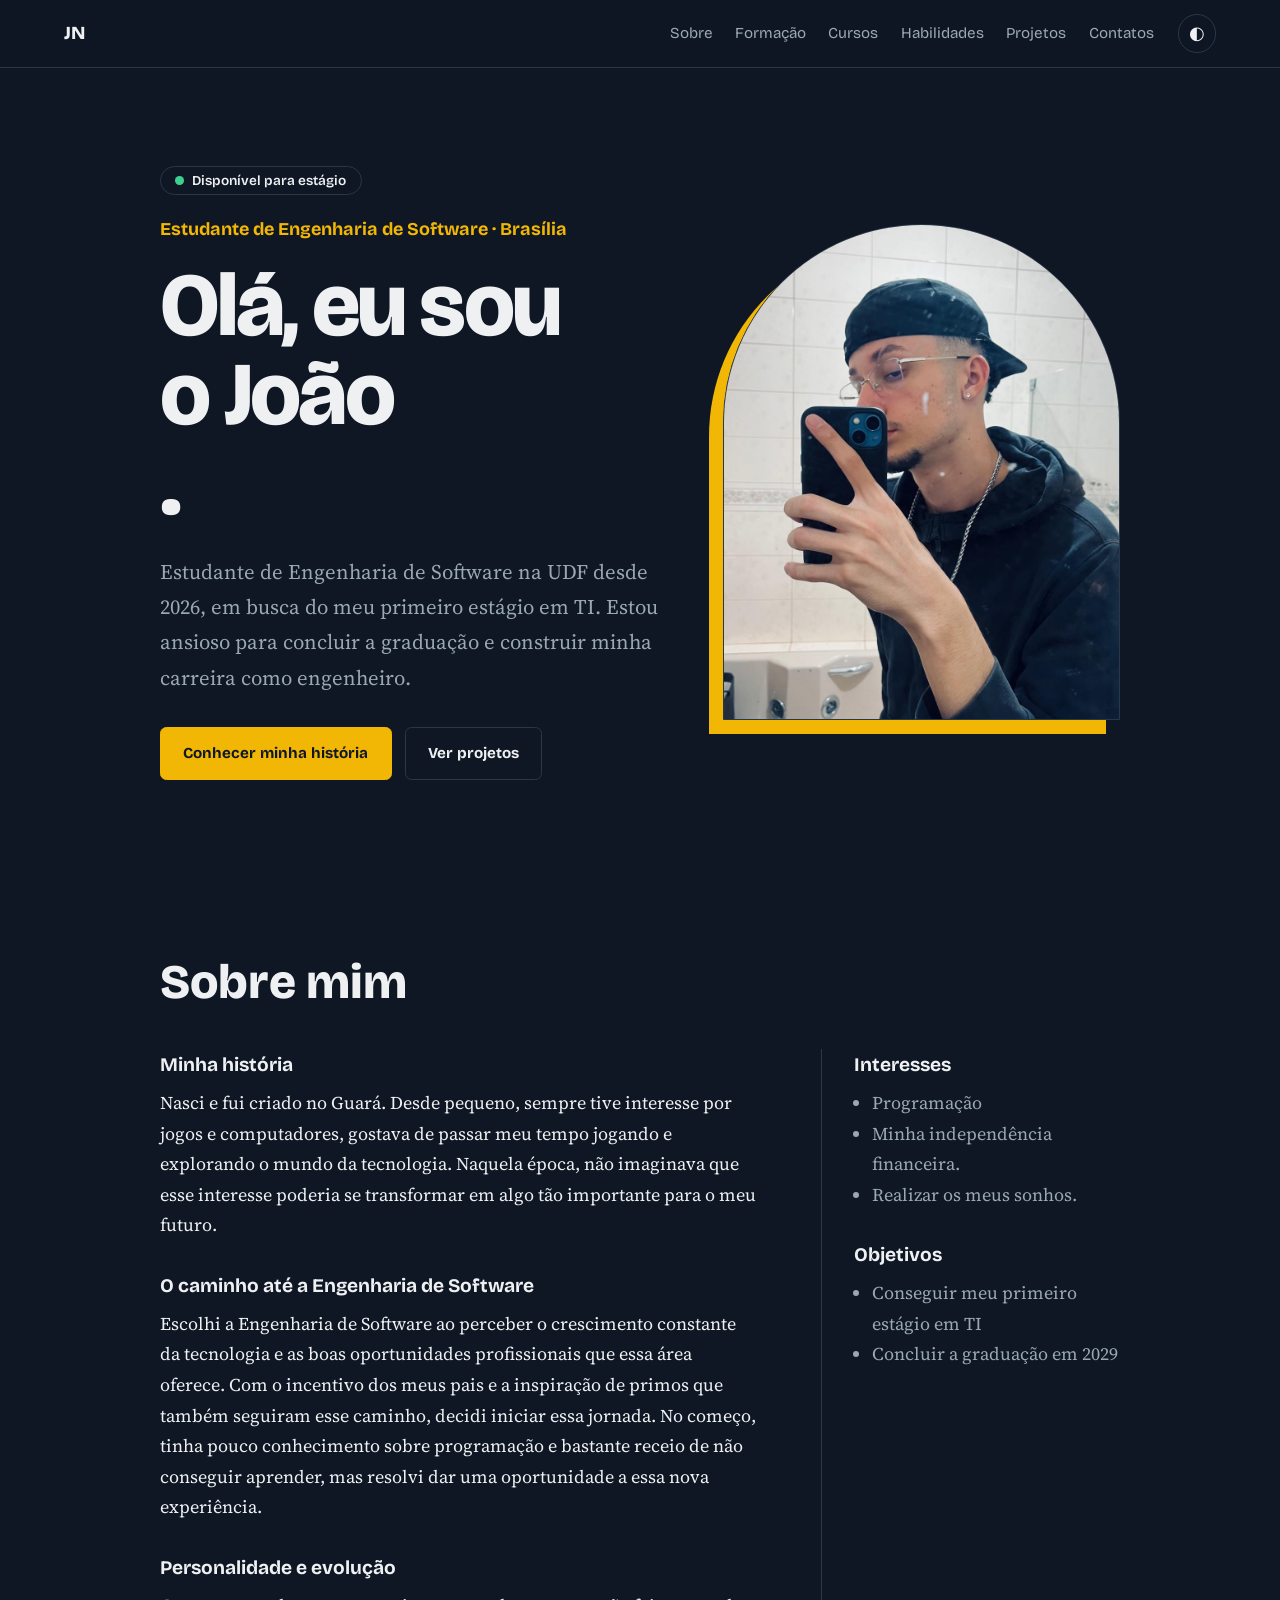
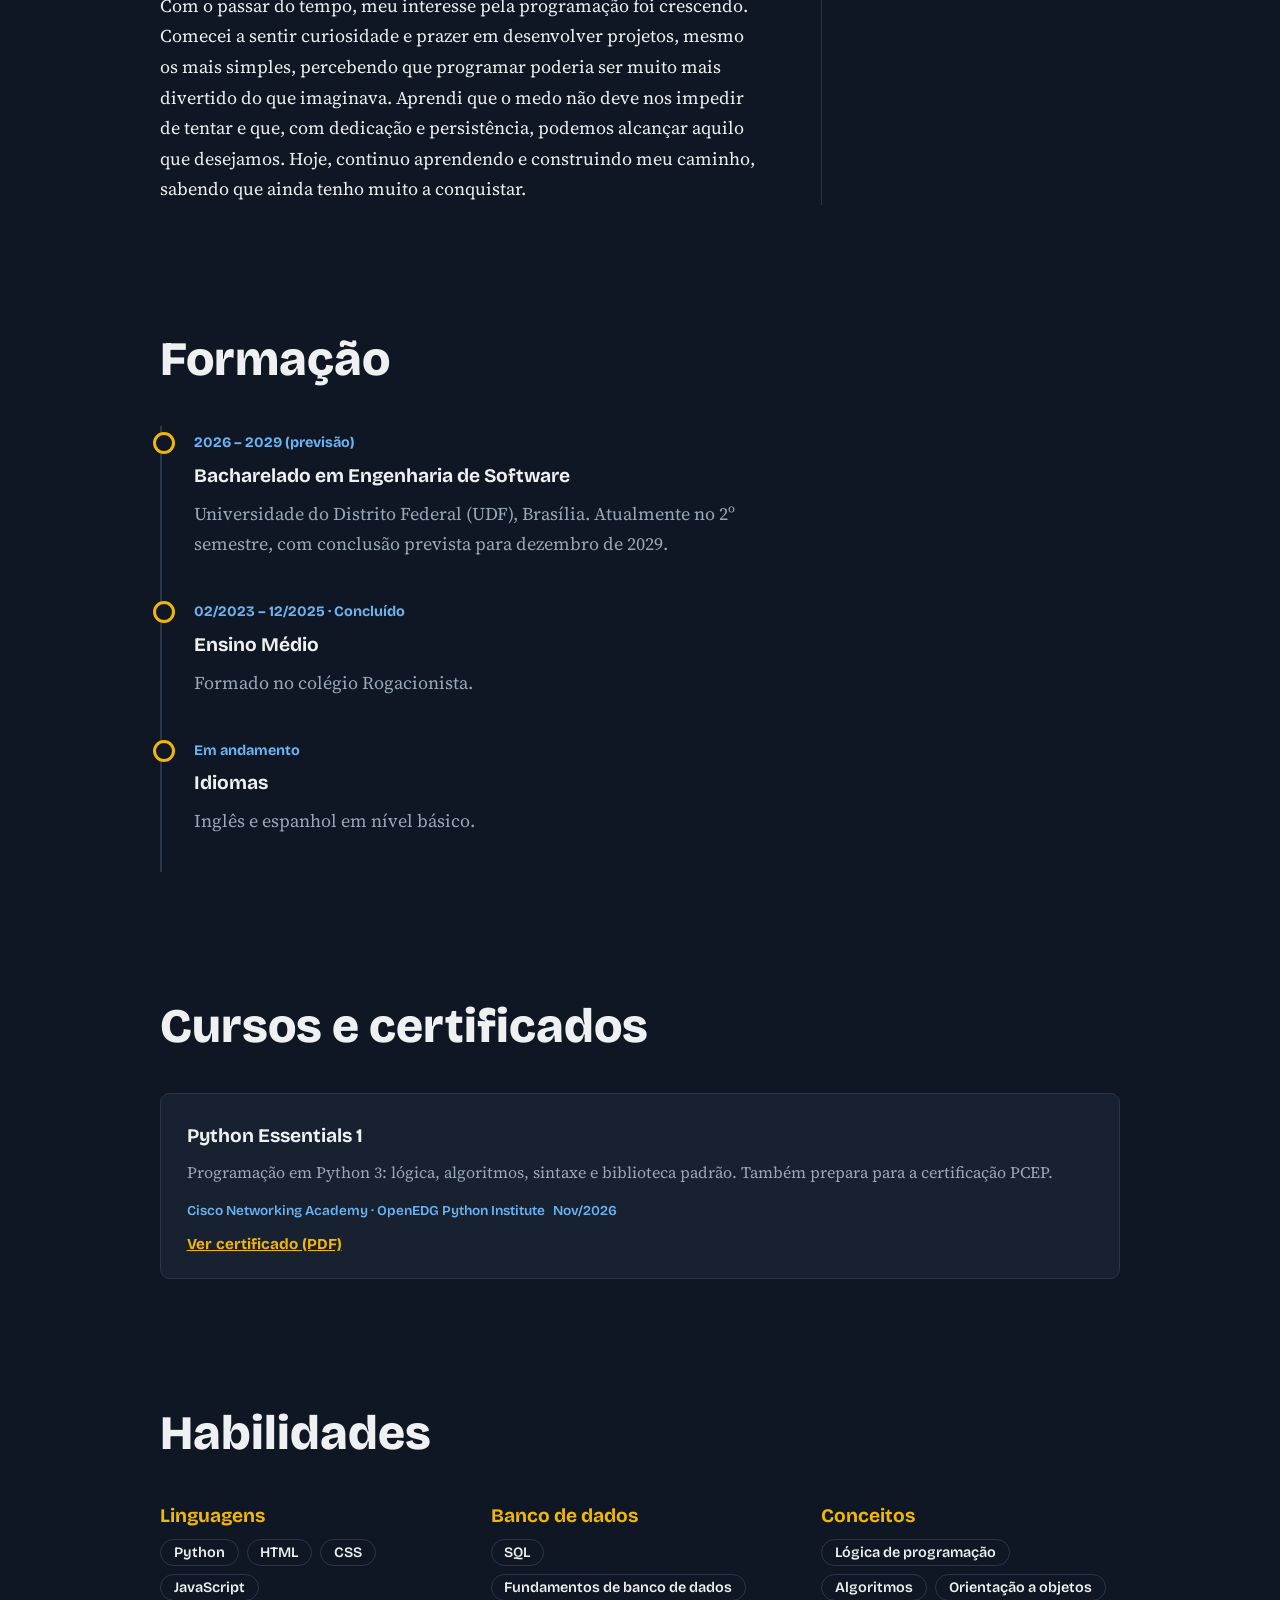
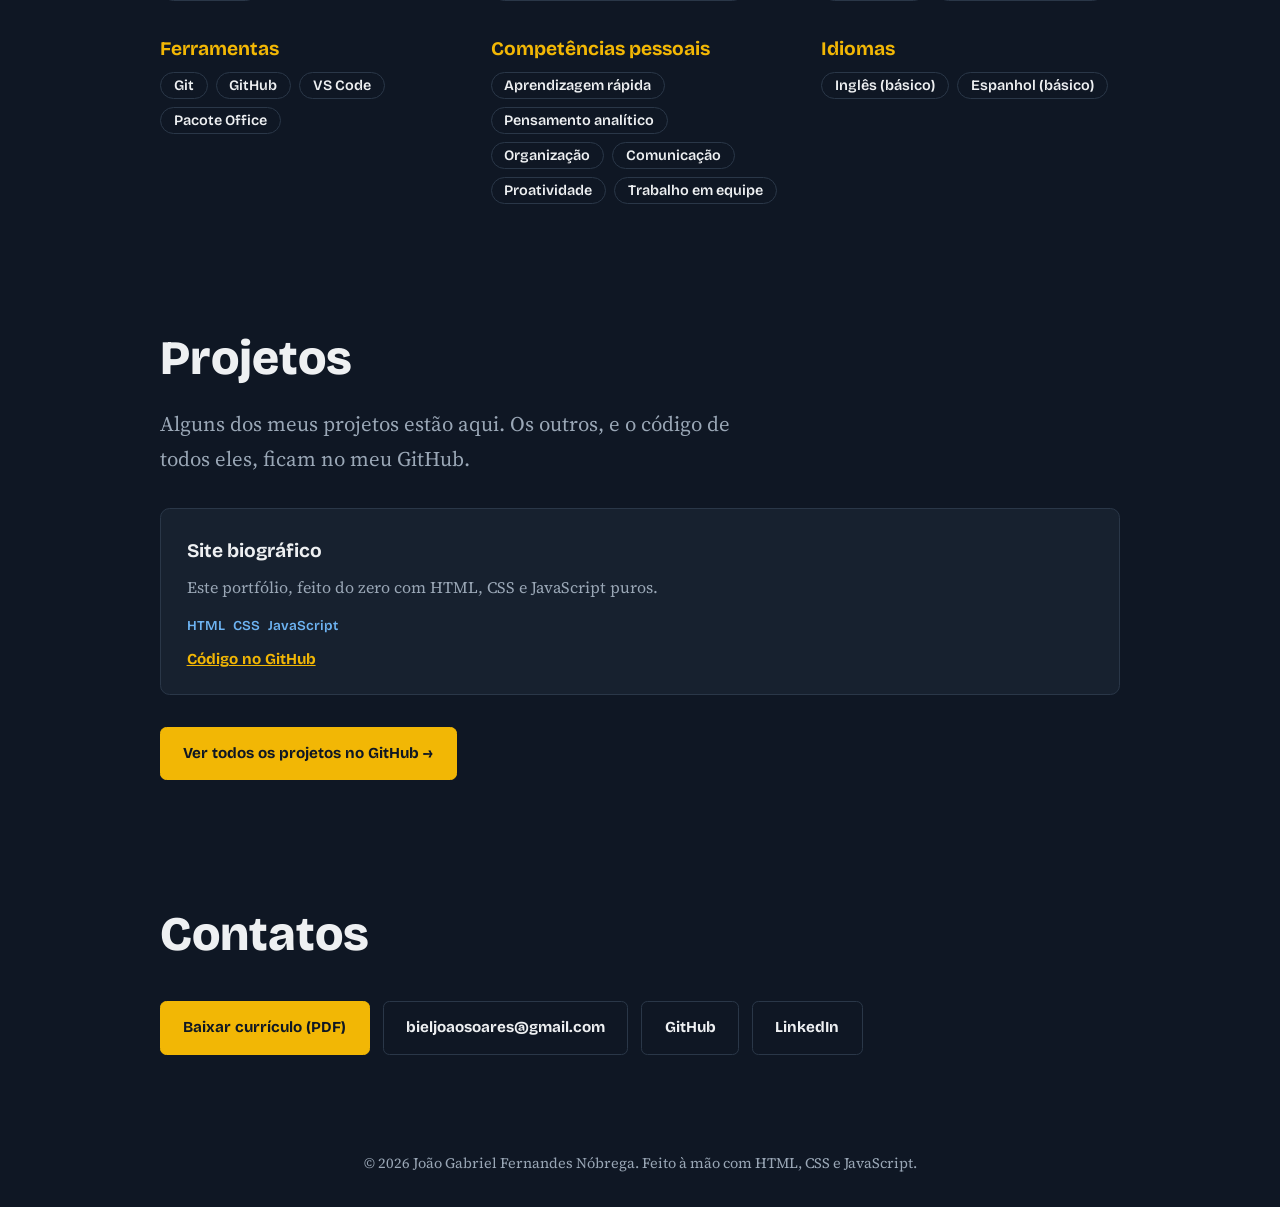
==== index.html @ 759051a7 "Atualização do site biográfico" ====
<!DOCTYPE html>
<html lang="pt-BR">
<head>
  <meta charset="UTF-8">
  <meta name="viewport" content="width=device-width, initial-scale=1">
  <title>João Gabriel Fernandes Nóbrega | Estudante de Engenharia de Software</title>
  <meta name="description" content="Biografia e portfólio de João Gabriel Fernandes Nóbrega, estudante de Engenharia de Software em Brasília.">
  <link rel="icon" href="data:image/svg+xml,<svg xmlns='http://www.w3.org/2000/svg' viewBox='0 0 100 100'><rect width='100' height='100' rx='20' fill='%230f1724'/><text x='50' y='66' font-size='48' font-weight='800' text-anchor='middle' fill='%23f2b705' font-family='sans-serif'>JN</text></svg>">
  <meta property="og:type" content="website">
  <meta property="og:title" content="João Gabriel Fernandes Nóbrega | Engenharia de Software">
  <meta property="og:description" content="Estudante de Engenharia de Software em busca de estágio. Biografia e projetos.">
  <meta property="og:image" content="https://jgabrielipx.github.io/site-biografico/img/biografia.jpg">
  <link rel="preconnect" href="https://fonts.googleapis.com">
  <link rel="preconnect" href="https://fonts.gstatic.com" crossorigin>
  <link href="https://fonts.googleapis.com/css2?family=Bricolage+Grotesque:opsz,wght@12..96,400;12..96,700;12..96,800&family=Source+Serif+4:ital,wght@0,400;0,600;1,400&display=swap" rel="stylesheet">
  <link rel="stylesheet" href="css/style.css">
  <script>document.documentElement.dataset.theme = localStorage.getItem('tema') || 'dark';</script>
</head>
<body>
  <header class="topo">
    <a class="logo" href="#inicio">JN</a>
    <nav aria-label="Principal">
      <a href="#sobre">Sobre</a>
      <a href="#formacao">Formação</a>
      <a href="#cursos">Cursos</a>
      <a href="#habilidades">Habilidades</a>
      <a href="#projetos">Projetos</a>
      <a href="#contatos">Contatos</a>
    </nav>
    <button id="menu" class="menu" aria-label="Abrir menu" aria-expanded="false">☰</button>
    <button id="tema" class="tema" aria-label="Alternar entre modo escuro e claro">◐</button>
  </header>

  <main>
    <!-- HOME -->
    <section id="inicio" class="hero">
      <div class="hero-texto">
        <p class="selo"><span></span> Disponível para estágio</p>
        <p class="kicker">Estudante de Engenharia de Software · Brasília</p>
        <h1>Olá, eu sou <span>o João</span>.</h1>
        <p class="lead">Estudante de Engenharia de Software na UDF desde 2026, em busca do meu primeiro estágio em TI. Estou ansioso para concluir a graduação e construir minha carreira como engenheiro.</p>
        <div class="botoes">
          <a class="btn primario" href="#sobre">Conhecer minha história</a>
          <a class="btn" href="#projetos">Ver projetos</a>
        </div>
      </div>
      <figure class="arco">
        <img src="img/biografia.jpg" alt="Foto de João Gabriel Fernandes Nóbrega" onerror="this.remove()">
        <span class="arco-iniciais" aria-hidden="true"></span>
      </figure>
    </section>

    <!-- SOBRE-->
    <section id="sobre">
      <h2>Sobre mim</h2>
      <div class="bio">
        <h3>Minha história</h3>
        <p>Nasci e fui criado no Guará. Desde pequeno, sempre tive interesse por jogos e computadores, gostava de passar meu tempo jogando e explorando o mundo da tecnologia. Naquela época, não imaginava que esse interesse poderia se transformar em algo tão importante para o meu futuro.</p>
        <h3>O caminho até a Engenharia de Software</h3>
        <p>Escolhi a Engenharia de Software ao perceber o crescimento constante da tecnologia e as boas oportunidades profissionais que essa área oferece. Com o incentivo dos meus pais e a inspiração de primos que também seguiram esse caminho, decidi iniciar essa jornada.
No começo, tinha pouco conhecimento sobre programação e bastante receio de não conseguir aprender, mas resolvi dar uma oportunidade a essa nova experiência.</p>
        <h3>Personalidade e evolução</h3>
        <p>Com o passar do tempo, meu interesse pela programação foi crescendo. Comecei a sentir curiosidade e prazer em desenvolver projetos, mesmo os mais simples, percebendo que programar poderia ser muito mais divertido do que imaginava.
Aprendi que o medo não deve nos impedir de tentar e que, com dedicação e persistência, podemos alcançar aquilo que desejamos. Hoje, continuo aprendendo e construindo meu caminho, sabendo que ainda tenho muito a conquistar.</p>
      </div>
      <div class="lateral">
        <h3>Interesses</h3>
        <ul><li>Programação</li><li>Minha independência financeira.</li><li>Realizar os meus sonhos.</li></ul>
        <h3>Objetivos</h3>
        <ul><li>Conseguir meu primeiro estágio em TI</li><li>Concluir a graduação em 2029</li></ul>
      </div>
    </section>

    <!-- FORMAÇÃO -->
    <section id="formacao">
      <h2>Formação</h2>
      <ol class="linha-tempo">
        <li>
          <time>2026 – 2029 (previsão)</time>
          <h3>Bacharelado em Engenharia de Software</h3>
          <p>Universidade do Distrito Federal (UDF), Brasília. Atualmente no 2º semestre, com conclusão prevista para dezembro de 2029.</p>
        </li>
        <li>
          <time>02/2023 – 12/2025 · Concluído</time>
          <h3>Ensino Médio</h3>
          <p>Formado no colégio Rogacionista.</p>
        </li>
        <li>
          <time>Em andamento</time>
          <h3>Idiomas</h3>
          <p>Inglês e espanhol em nível básico.</p>
        </li>
      </ol>
    </section>

    <!-- CURSOS E CERTIFICADOS: montados por js/data.js -->
    <section id="cursos">
      <h2>Cursos e certificados</h2>
      <div id="lista-cursos" class="projetos"></div>
    </section>

    <!-- HABILIDADES e PROJETOS -->
    <section id="habilidades">
      <h2>Habilidades</h2>
      <div id="lista-habilidades" class="grupos"></div>
    </section>

    <section id="projetos">
      <h2>Projetos</h2>
      <p class="lead intro-projetos">Alguns dos meus projetos estão aqui. Os outros, e o código de todos eles, ficam no meu GitHub.</p>
      <div id="lista-projetos" class="projetos"></div>
      <div class="botoes">
        <a class="btn primario" href="https://github.com/jgabrielipx?tab=repositories" target="_blank" rel="noopener">Ver todos os projetos no GitHub →</a>
      </div>
    </section>

    <section id="contatos">
      <h2>Contatos</h2>
      <div class="botoes">
        <a class="btn primario" href="docs/Curriculo.pdf" download>Baixar currículo (PDF)</a>
        <a class="btn" href="mailto:bieljoaosoares@gmail.com">bieljoaosoares@gmail.com</a>
        <a class="btn" href="https://github.com/jgabrielipx" target="_blank" rel="noopener">GitHub</a>
        <a class="btn" href="https://www.linkedin.com/in/jo%C3%A3o-gabriel-fernandes-n%C3%B3brega-6a3601283/" target="_blank" rel="noopener">LinkedIn</a>
      </div>
    </section>
  </main>
  <footer class="rodape">© <span id="ano"></span> João Gabriel Fernandes Nóbrega. Feito à mão com HTML, CSS e JavaScript.</footer>

  <script src="js/data.js"></script>
  <script src="js/main.js"></script>
</body>
</html>
---- css/style.css ----
:root{
  --bg:#0f1724; --surface:#17212f; --line:#2a3748;
  --text:#eef0f2; --muted:#9aa7b6;
  --accent:#f2b705; --on-accent:#0f1724; --sky:#6db3f2;
  --display:'Bricolage Grotesque',system-ui,sans-serif;
  --body:'Source Serif 4',Georgia,serif;
}
[data-theme="light"]{
  --bg:#eef1f4; --surface:#ffffff; --line:#d3d9e1;
  --text:#121a26; --muted:#55637a;
  --accent:#a87400; --on-accent:#ffffff; --sky:#1f6fb5;
}
*{box-sizing:border-box;margin:0}
html{scroll-behavior:smooth;scroll-padding-top:5rem}
body{background:var(--bg);color:var(--text);font:1.125rem/1.7 var(--body);transition:background .3s,color .3s}
a{color:inherit}
:focus-visible{outline:3px solid var(--sky);outline-offset:3px}
h1,h2,h3,.logo,nav,.btn,.kicker,time{font-family:var(--display)}

/* ---------- Topo ---------- */
.topo{position:sticky;top:0;z-index:10;display:flex;align-items:center;gap:1.5rem;padding:.9rem clamp(1rem,5vw,4rem);background:color-mix(in srgb,var(--bg) 88%,transparent);backdrop-filter:blur(10px);border-bottom:1px solid var(--line)}
.logo{font-weight:800;text-decoration:none;font-size:1.15rem;margin-right:auto}
nav{display:flex;gap:1.4rem;font-size:.95rem}
nav a{text-decoration:none;color:var(--muted);transition:color .2s}
nav a:hover{color:var(--accent)}
.tema{background:none;border:1px solid var(--line);color:var(--text);width:2.4rem;height:2.4rem;border-radius:50%;font-size:1.1rem;cursor:pointer;transition:border-color .2s,transform .3s}
.tema:hover{border-color:var(--accent);transform:rotate(180deg)}
.menu{display:none;background:none;border:1px solid var(--line);color:var(--text);width:2.4rem;height:2.4rem;border-radius:50%;font-size:1.1rem;cursor:pointer}
@media(max-width:720px){
  .menu{display:block}
  nav{display:none;position:absolute;top:100%;left:0;right:0;flex-direction:column;gap:0;background:var(--bg);border-bottom:1px solid var(--line);padding:.5rem clamp(1rem,5vw,4rem)}
  nav.aberto{display:flex}
  nav a{padding:.8rem 0;font-size:1.05rem}
}

/* ---------- Seções ---------- */
section{max-width:68rem;margin:0 auto;padding:6rem clamp(1rem,5vw,4rem) 2rem}
h2{font-size:clamp(2rem,5vw,3rem);font-weight:800;line-height:1.1;margin-bottom:2.5rem}
h3{font-size:1.2rem;font-weight:700;margin:1.8rem 0 .4rem}
.lead{font-size:1.3rem;max-width:36rem;color:var(--muted)}

/* ---------- Hero ---------- */
.hero{display:grid;grid-template-columns:1.3fr 1fr;gap:3rem;align-items:center;min-height:88vh;padding-top:3rem}
.kicker{color:var(--accent);font-weight:700;margin-bottom:1rem}
h1{font-size:clamp(2.8rem,7.5vw,5.6rem);font-weight:800;line-height:1;letter-spacing:-.03em;margin-bottom:1.5rem}
h1 span{display:block}
.botoes{display:flex;flex-wrap:wrap;gap:.8rem;margin-top:2rem}
.btn{display:inline-block;padding:.8rem 1.4rem;border:1px solid var(--line);border-radius:.4rem;text-decoration:none;font-weight:700;font-size:.95rem;transition:border-color .2s,background .2s,transform .2s}
.btn:hover{border-color:var(--accent);transform:translateY(-2px)}
.btn.primario{background:var(--accent);color:var(--on-accent);border-color:var(--accent)}
.btn.primario:hover{filter:brightness(1.08)}

.arco{position:relative;aspect-ratio:4/5;border-radius:999px 999px 0 0;overflow:hidden;background:var(--surface);border:1px solid var(--line);box-shadow:-14px 14px 0 var(--accent)}
.arco img{position:absolute;inset:0;width:100%;height:100%;object-fit:cover}
.arco-iniciais{position:absolute;inset:0;display:grid;place-items:center;font:800 5rem var(--display);color:var(--line)}
@media(max-width:820px){.hero{grid-template-columns:1fr;min-height:auto}.arco{max-width:18rem;order:-1;box-shadow:-10px 10px 0 var(--accent)}}

/* Única animação automática: a entrada do hero */
.hero-texto,.arco{animation:entrar .8s cubic-bezier(.2,.7,.2,1) both}
.arco{animation-delay:.15s}
@keyframes entrar{from{opacity:0;transform:translateY(24px)}}

/* ---------- Sobre ---------- */
#sobre{display:grid;grid-template-columns:2fr 1fr;gap:0 4rem}
#sobre h2{grid-column:1/-1}
.bio h3:first-child,.lateral h3:first-child{margin-top:0}
.bio p{max-width:40rem}
.lateral{border-left:1px solid var(--line);padding-left:2rem}
.lateral ul{padding-left:1.1rem;color:var(--muted)}
@media(max-width:820px){#sobre{grid-template-columns:1fr}.lateral{border:0;padding:0;margin-top:2rem}}

/* ---------- Formação (linha do tempo: é uma sequência real) ---------- */
.linha-tempo{list-style:none;padding:0;border-left:2px solid var(--line)}
.linha-tempo li{position:relative;padding:0 0 2.2rem 2rem}
.linha-tempo li::before{content:"";position:absolute;left:-.55rem;top:.4rem;width:1rem;height:1rem;border-radius:50%;background:var(--bg);border:3px solid var(--accent)}
.linha-tempo time{color:var(--sky);font-weight:700;font-size:.9rem}
.linha-tempo h3{margin-top:.2rem}
.linha-tempo p{max-width:38rem;color:var(--muted)}

/* ---------- Habilidades ---------- */
.grupos{display:grid;grid-template-columns:repeat(auto-fit,minmax(15rem,1fr));gap:2rem}
.grupos h3{margin-top:0;color:var(--accent)}
.grupos ul{list-style:none;padding:0;display:flex;flex-wrap:wrap;gap:.5rem}
.grupos li{padding:.25rem .8rem;border:1px solid var(--line);border-radius:2rem;font:600 .9rem var(--display)}

/* ---------- Projetos ---------- */
.intro-projetos{margin:-1.2rem 0 2rem}
.projetos{display:grid;grid-template-columns:repeat(auto-fit,minmax(18rem,1fr));gap:1.5rem}
.projeto{background:var(--surface);border:1px solid var(--line);border-radius:.6rem;padding:1.6rem;display:flex;flex-direction:column;transition:border-color .2s,transform .2s}
.projeto:hover{border-color:var(--accent);transform:translateY(-4px)}
.projeto h3{margin-top:0}
.projeto p{color:var(--muted);font-size:1rem;flex:1}
.projeto .tags{display:flex;flex-wrap:wrap;gap:.5rem;margin:1rem 0;font:600 .85rem var(--display);color:var(--sky)}
.projeto a{font:700 .95rem var(--display);color:var(--accent)}

/* ---------- Rodapé ---------- */
.rodape{text-align:center;color:var(--muted);font-size:.9rem;padding:4rem 1rem 2rem}

@media(prefers-reduced-motion:reduce){*,*::before,*::after{animation:none!important;transition:none!important;scroll-behavior:auto!important}}

.links{display:flex;flex-wrap:wrap;gap:1.2rem}
.selo{display:inline-flex;align-items:center;gap:.5rem;padding:.3rem .9rem;border:1px solid var(--line);border-radius:2rem;font:600 .85rem var(--display);margin-bottom:1.2rem}
.selo span{width:.55rem;height:.55rem;border-radius:50%;background:#3ecf8e}
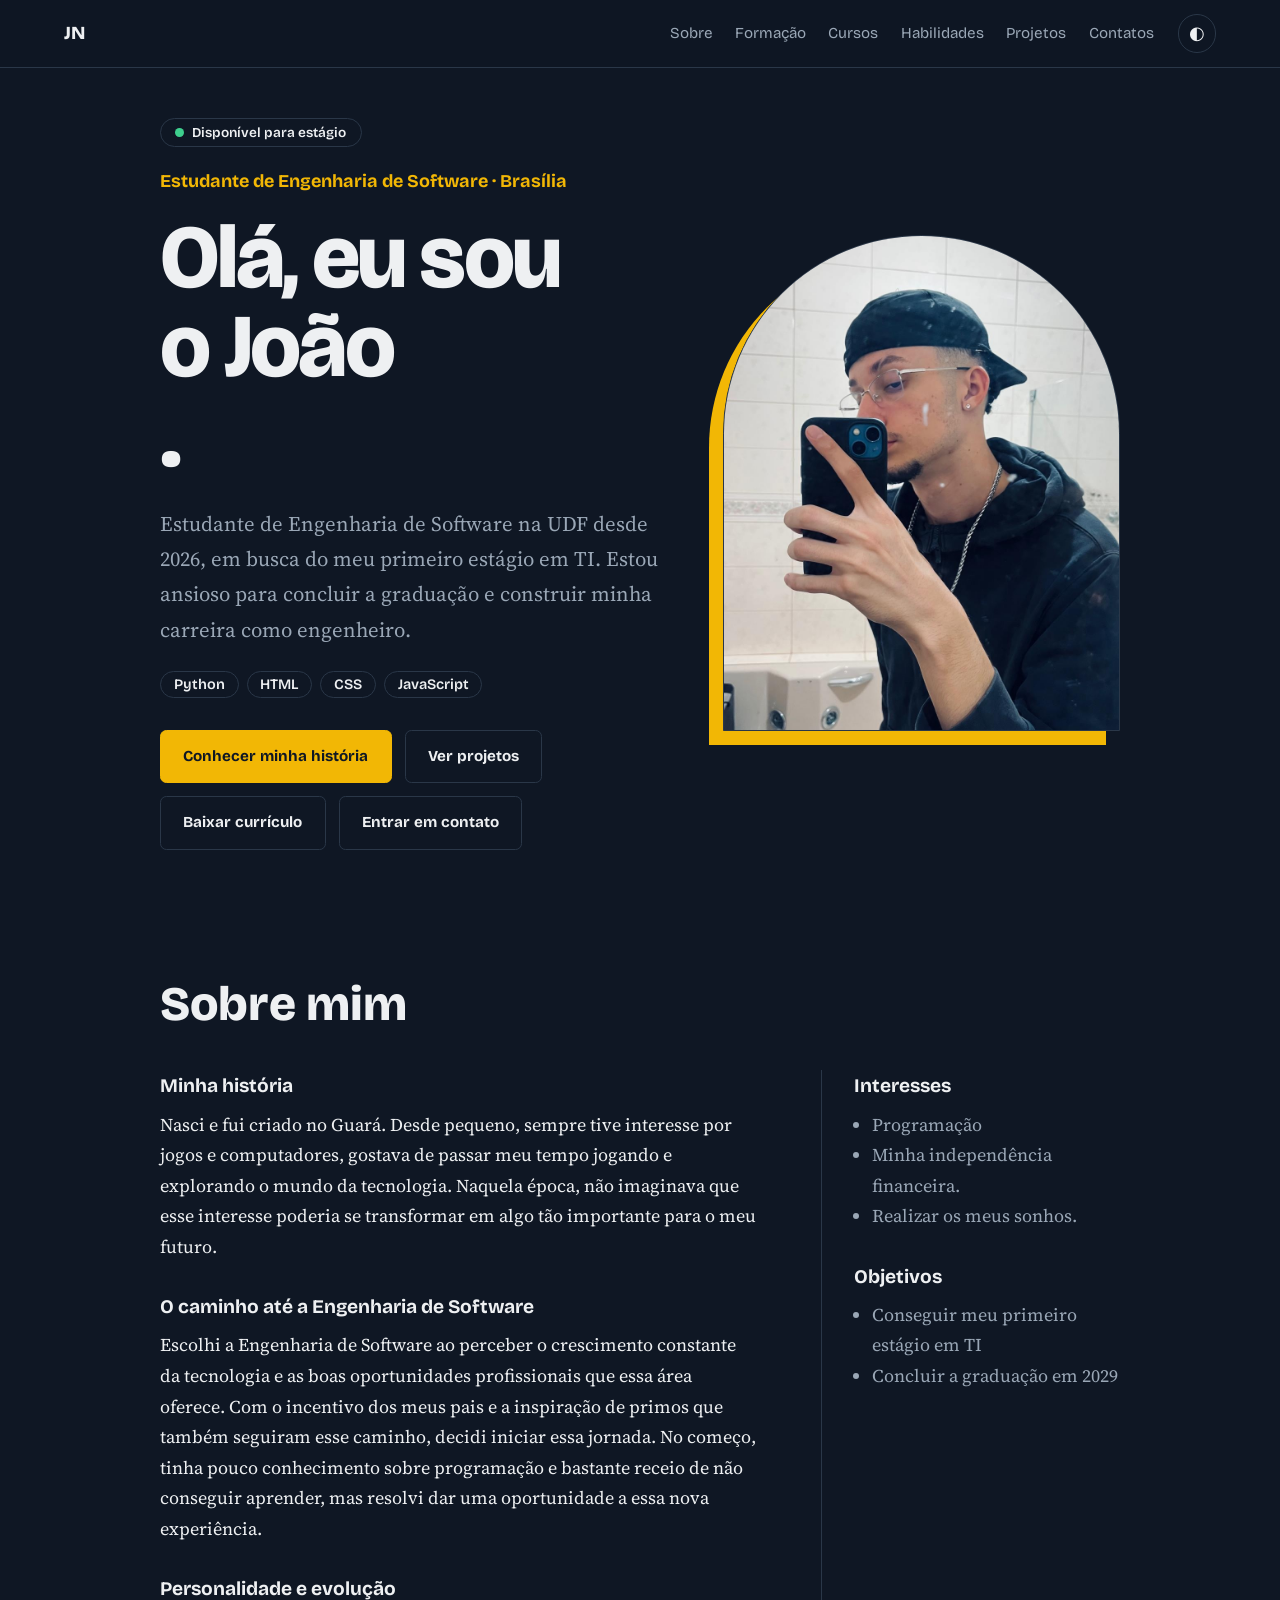
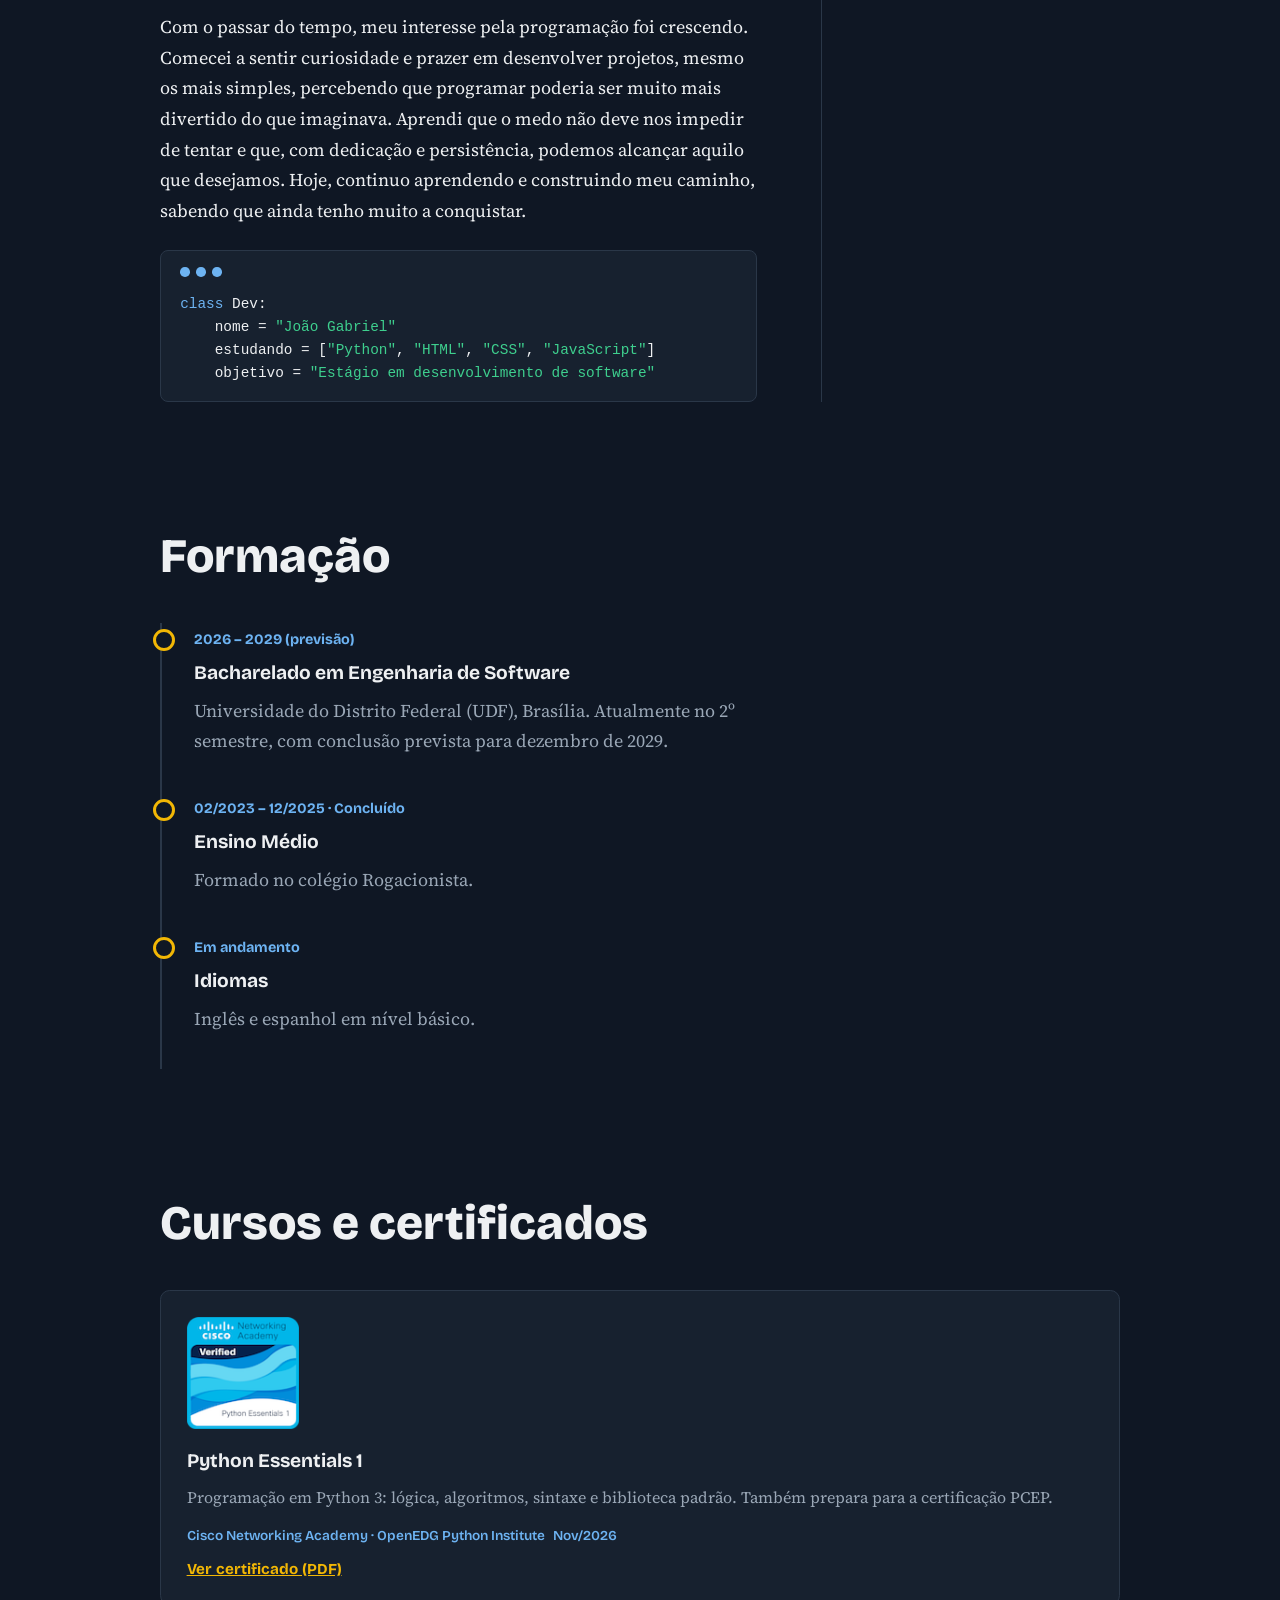
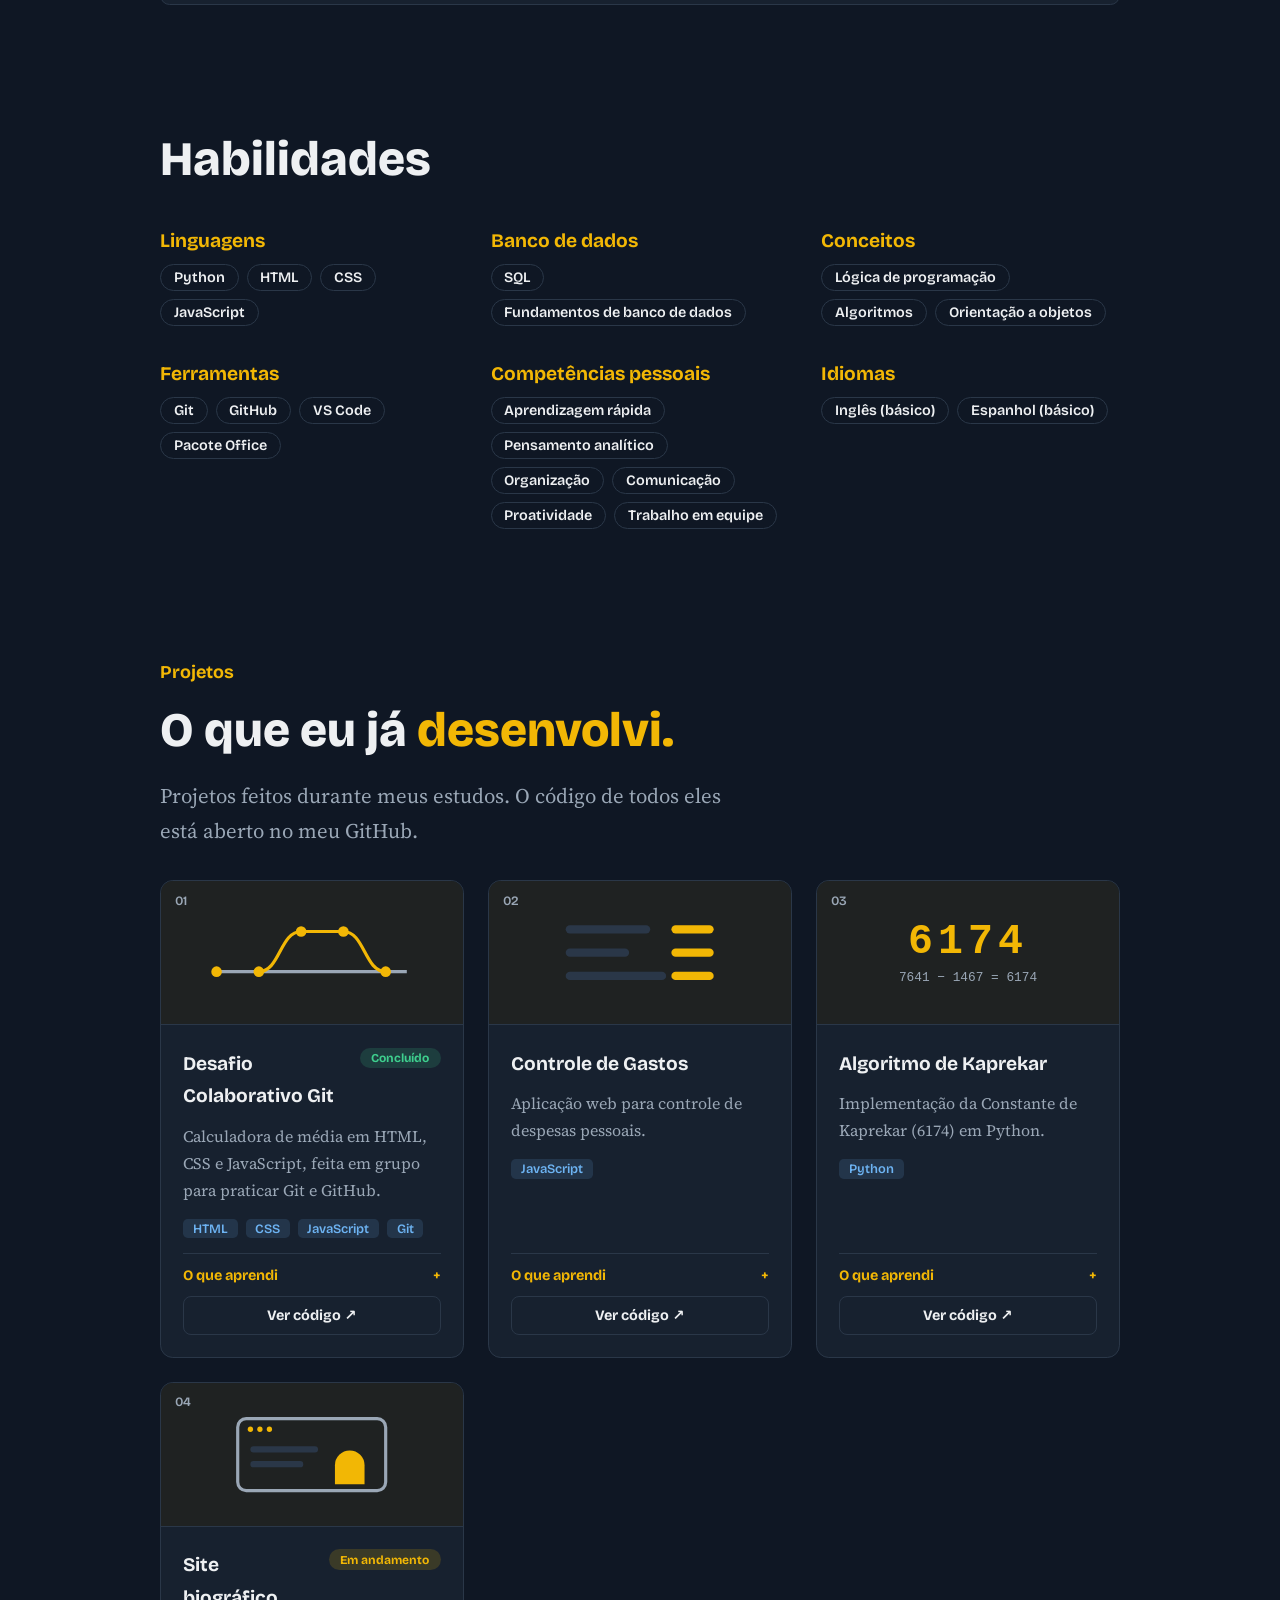
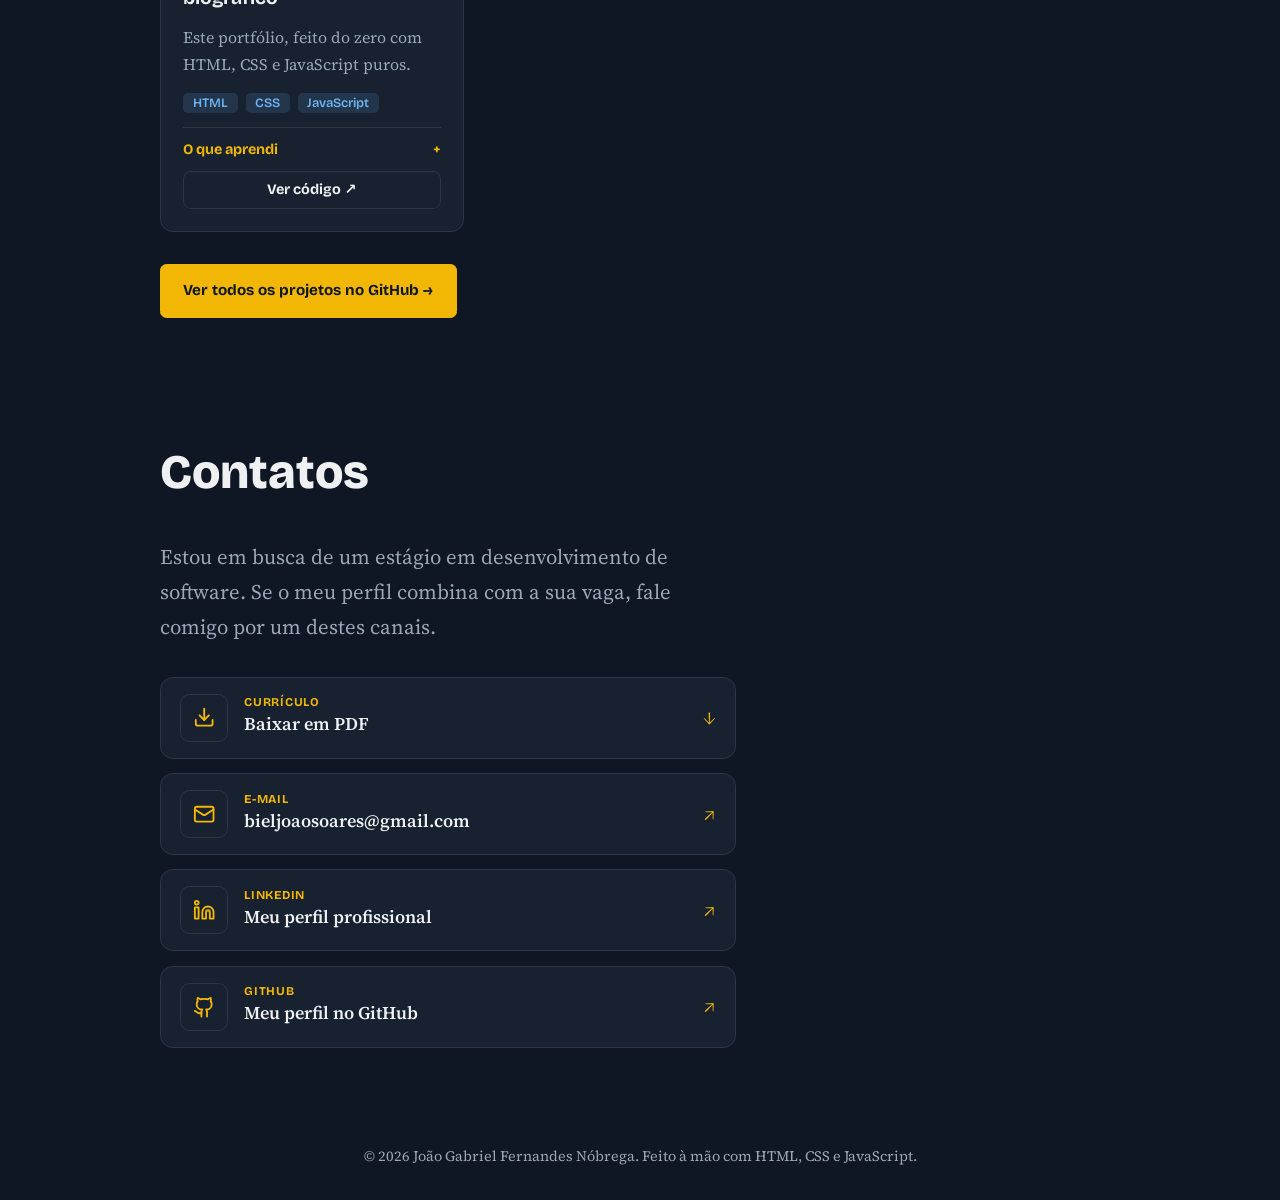
==== commit ab890e6d: "Etapa Final" ====
--- a/index.html
+++ b/index.html
@@ -39,9 +39,12 @@
         <p class="kicker">Estudante de Engenharia de Software · Brasília</p>
         <h1>Olá, eu sou <span>o João</span>.</h1>
         <p class="lead">Estudante de Engenharia de Software na UDF desde 2026, em busca do meu primeiro estágio em TI. Estou ansioso para concluir a graduação e construir minha carreira como engenheiro.</p>
+        <ul class="stack"><li>Python</li><li>HTML</li><li>CSS</li><li>JavaScript</li></ul>
         <div class="botoes">
           <a class="btn primario" href="#sobre">Conhecer minha história</a>
           <a class="btn" href="#projetos">Ver projetos</a>
+          <a class="btn" href="docs/Curriculo.pdf" download>Baixar currículo</a>
+          <a class="btn" href="#contatos">Entrar em contato</a>
         </div>
       </div>
       <figure class="arco">
@@ -62,6 +65,10 @@
         <h3>Personalidade e evolução</h3>
         <p>Com o passar do tempo, meu interesse pela programação foi crescendo. Comecei a sentir curiosidade e prazer em desenvolver projetos, mesmo os mais simples, percebendo que programar poderia ser muito mais divertido do que imaginava.
 Aprendi que o medo não deve nos impedir de tentar e que, com dedicação e persistência, podemos alcançar aquilo que desejamos. Hoje, continuo aprendendo e construindo meu caminho, sabendo que ainda tenho muito a conquistar.</p>
+        <pre class="codigo"><code><span class="kw">class</span> Dev:
+    nome = <span class="str">"João Gabriel"</span>
+    estudando = [<span class="str">"Python"</span>, <span class="str">"HTML"</span>, <span class="str">"CSS"</span>, <span class="str">"JavaScript"</span>]
+    objetivo = <span class="str">"Estágio em desenvolvimento de software"</span></code></pre>
       </div>
       <div class="lateral">
         <h3>Interesses</h3>
@@ -106,8 +113,9 @@
     </section>
 
     <section id="projetos">
-      <h2>Projetos</h2>
-      <p class="lead intro-projetos">Alguns dos meus projetos estão aqui. Os outros, e o código de todos eles, ficam no meu GitHub.</p>
+      <p class="kicker">Projetos</p>
+      <h2>O que eu já <span class="dest">desenvolvi.</span></h2>
+      <p class="lead intro-projetos">Projetos feitos durante meus estudos. O código de todos eles está aberto no meu GitHub.</p>
       <div id="lista-projetos" class="projetos"></div>
       <div class="botoes">
         <a class="btn primario" href="https://github.com/jgabrielipx?tab=repositories" target="_blank" rel="noopener">Ver todos os projetos no GitHub →</a>
@@ -116,11 +124,28 @@
 
     <section id="contatos">
       <h2>Contatos</h2>
-      <div class="botoes">
-        <a class="btn primario" href="docs/Curriculo.pdf" download>Baixar currículo (PDF)</a>
-        <a class="btn" href="mailto:bieljoaosoares@gmail.com">bieljoaosoares@gmail.com</a>
-        <a class="btn" href="https://github.com/jgabrielipx" target="_blank" rel="noopener">GitHub</a>
-        <a class="btn" href="https://www.linkedin.com/in/jo%C3%A3o-gabriel-fernandes-n%C3%B3brega-6a3601283/" target="_blank" rel="noopener">LinkedIn</a>
+      <p class="lead">Estou em busca de um estágio em desenvolvimento de software. Se o meu perfil combina com a sua vaga, fale comigo por um destes canais.</p>
+      <div class="contatos-lista">
+        <a class="contato-card" href="docs/Curriculo.pdf" download>
+          <span class="ico"><svg viewBox="0 0 24 24" aria-hidden="true"><path d="M21 15v4a2 2 0 0 1-2 2H5a2 2 0 0 1-2-2v-4"/><polyline points="7 10 12 15 17 10"/><line x1="12" x2="12" y1="15" y2="3"/></svg></span>
+          <span class="txt"><small>Currículo</small>Baixar em PDF</span>
+          <span class="seta" aria-hidden="true">↓</span>
+        </a>
+        <a class="contato-card" href="mailto:bieljoaosoares@gmail.com">
+          <span class="ico"><svg viewBox="0 0 24 24" aria-hidden="true"><rect width="20" height="16" x="2" y="4" rx="2"/><path d="m22 7-8.97 5.7a1.94 1.94 0 0 1-2.06 0L2 7"/></svg></span>
+          <span class="txt"><small>E-mail</small>bieljoaosoares@gmail.com</span>
+          <span class="seta" aria-hidden="true">↗</span>
+        </a>
+        <a class="contato-card" href="https://www.linkedin.com/in/jo%C3%A3o-gabriel-fernandes-n%C3%B3brega-6a3601283/" target="_blank" rel="noopener">
+          <span class="ico"><svg viewBox="0 0 24 24" aria-hidden="true"><path d="M16 8a6 6 0 0 1 6 6v7h-4v-7a2 2 0 0 0-2-2 2 2 0 0 0-2 2v7h-4v-7a6 6 0 0 1 6-6z"/><rect width="4" height="12" x="2" y="9"/><circle cx="4" cy="4" r="2"/></svg></span>
+          <span class="txt"><small>LinkedIn</small>Meu perfil profissional</span>
+          <span class="seta" aria-hidden="true">↗</span>
+        </a>
+        <a class="contato-card" href="https://github.com/jgabrielipx" target="_blank" rel="noopener">
+          <span class="ico"><svg viewBox="0 0 24 24" aria-hidden="true"><path d="M15 22v-4a4.8 4.8 0 0 0-1-3.5c3 0 6-2 6-5.5.08-1.25-.27-2.48-1-3.5.28-1.15.28-2.35 0-3.5 0 0-1 0-3 1.5-2.64-.5-5.36-.5-8 0C6 2 5 2 5 2c-.3 1.15-.3 2.35 0 3.5A5.403 5.403 0 0 0 4 9c0 3.5 3 5.5 6 5.5-.39.49-.68 1.05-.85 1.65-.17.6-.22 1.23-.15 1.85v4"/><path d="M9 18c-4.51 2-5-2-7-2"/></svg></span>
+          <span class="txt"><small>GitHub</small>Meu perfil no GitHub</span>
+          <span class="seta" aria-hidden="true">↗</span>
+        </a>
       </div>
     </section>
   </main>
@@ -130,4 +155,3 @@
   <script src="js/main.js"></script>
 </body>
 </html>
- 
--- a/css/style.css
+++ b/css/style.css
@@ -1,14 +1,14 @@
 :root{
   --bg:#0f1724; --surface:#17212f; --line:#2a3748;
   --text:#eef0f2; --muted:#9aa7b6;
-  --accent:#f2b705; --on-accent:#0f1724; --sky:#6db3f2;
+  --accent:#f2b705; --on-accent:#0f1724; --sky:#6db3f2; --ok:#3ecf8e;
   --display:'Bricolage Grotesque',system-ui,sans-serif;
   --body:'Source Serif 4',Georgia,serif;
 }
 [data-theme="light"]{
   --bg:#eef1f4; --surface:#ffffff; --line:#d3d9e1;
   --text:#121a26; --muted:#55637a;
-  --accent:#a87400; --on-accent:#ffffff; --sky:#1f6fb5;
+  --accent:#a87400; --on-accent:#ffffff; --sky:#1f6fb5; --ok:#0f7a4a;
 }
 *{box-sizing:border-box;margin:0}
 html{scroll-behavior:smooth;scroll-padding-top:5rem}
@@ -101,3 +101,57 @@
 .links{display:flex;flex-wrap:wrap;gap:1.2rem}
 .selo{display:inline-flex;align-items:center;gap:.5rem;padding:.3rem .9rem;border:1px solid var(--line);border-radius:2rem;font:600 .85rem var(--display);margin-bottom:1.2rem}
 .selo span{width:.55rem;height:.55rem;border-radius:50%;background:#3ecf8e}
+
+.stack{list-style:none;padding:0;display:flex;flex-wrap:wrap;gap:.5rem;margin-top:1.5rem}
+.stack li{padding:.25rem .8rem;border:1px solid var(--line);border-radius:2rem;font:600 .9rem var(--display)}
+.codigo{background:var(--surface);border:1px solid var(--line);border-radius:.5rem;padding:1rem 1.2rem;overflow-x:auto;font:.9rem/1.6 ui-monospace,Consolas,monospace;margin-top:1.5rem}
+.status{align-self:flex-start;font:700 .8rem var(--display);color:var(--accent);border:1px solid var(--accent);border-radius:2rem;padding:.1rem .7rem;margin:.6rem 0}
+.projeto h4{font-size:.95rem;margin:.8rem 0 .3rem}
+.aprendi{padding-left:1.1rem;color:var(--muted);font-size:.95rem}
+.selo-curso{width:7rem;height:auto;margin-bottom:1rem;align-self:flex-start}
+
+/* ---------- Projetos: cards com ilustração ---------- */
+.dest{color:var(--accent)}
+.card-projeto{background:var(--surface);border:1px solid var(--line);border-radius:.8rem;overflow:hidden;display:flex;flex-direction:column;transition:border-color .2s,transform .2s}
+.card-projeto:hover{border-color:var(--accent);transform:translateY(-4px)}
+.capa{position:relative;height:9rem;display:grid;place-items:center;background:color-mix(in srgb,var(--accent) 7%,var(--bg));border-bottom:1px solid var(--line)}
+.capa .n{position:absolute;top:.7rem;left:.9rem;font:600 .8rem var(--display);color:var(--muted)}
+.capa svg{width:70%;height:75%}
+.capa .l{fill:none;stroke:var(--muted);stroke-width:3}
+.capa .b{stroke:var(--accent)}
+.capa .m{fill:var(--line)}
+.capa .a,.capa circle{fill:var(--accent)}
+.capa .num{font:800 2.6rem ui-monospace,Consolas,monospace;color:var(--accent);letter-spacing:.12em;text-align:center;line-height:1}
+.capa .num small{display:block;font:500 .8rem ui-monospace,Consolas,monospace;color:var(--muted);letter-spacing:0;margin-top:.5rem}
+.corpo{padding:1.4rem;display:flex;flex-direction:column;flex:1}
+.cabeca{display:flex;justify-content:space-between;align-items:flex-start;gap:.8rem}
+.cabeca h3{margin:0}
+.pill{font:700 .75rem var(--display);padding:.2rem .7rem;border-radius:2rem;white-space:nowrap;background:color-mix(in srgb,var(--accent) 16%,transparent);color:var(--accent)}
+.pill.ok{background:color-mix(in srgb,var(--ok) 16%,transparent);color:var(--ok)}
+.card-projeto p{color:var(--muted);font-size:1rem;margin-top:.6rem}
+.card-projeto .tags{display:flex;flex-wrap:wrap;gap:.5rem;margin:.9rem 0;font:600 .8rem var(--display)}
+.card-projeto .tags span{padding:.15rem .6rem;border-radius:.3rem;background:color-mix(in srgb,var(--sky) 14%,transparent);color:var(--sky)}
+.aprendi-box{border-top:1px solid var(--line);padding:.8rem 0;margin-top:auto}
+.aprendi-box summary{cursor:pointer;list-style:none;display:flex;justify-content:space-between;font:700 .9rem var(--display);color:var(--accent)}
+.aprendi-box summary::-webkit-details-marker{display:none}
+.aprendi-box summary::after{content:"+"}
+.aprendi-box[open] summary::after{content:"−"}
+.aprendi-box ul{padding-left:1.1rem;margin-top:.6rem;color:var(--muted);font-size:.95rem}
+.acoes{display:flex;gap:.6rem}
+.btn-codigo{flex:1;text-align:center;padding:.6rem 1rem;border:1px solid var(--line);border-radius:.5rem;text-decoration:none;font:700 .9rem var(--display);transition:border-color .2s}
+.btn-codigo:hover{border-color:var(--accent)}
+
+/* ---------- Contatos: cartões ---------- */
+.contatos-lista{display:grid;gap:.9rem;max-width:36rem;margin-top:2rem}
+.contato-card{display:flex;align-items:center;gap:1rem;padding:1rem 1.2rem;background:var(--surface);border:1px solid var(--line);border-radius:.8rem;text-decoration:none;transition:border-color .2s,transform .2s}
+.contato-card:hover{border-color:var(--accent);transform:translateX(4px)}
+.contato-card .ico{display:grid;place-items:center;width:3rem;height:3rem;border:1px solid var(--line);border-radius:.6rem;color:var(--accent);flex-shrink:0}
+.contato-card svg{width:1.4rem;height:1.4rem;fill:none;stroke:currentColor;stroke-width:2;stroke-linecap:round;stroke-linejoin:round}
+.contato-card .txt{flex:1;min-width:0;overflow-wrap:anywhere;font-weight:600}
+.contato-card small{display:block;font:700 .75rem var(--display);letter-spacing:.06em;text-transform:uppercase;color:var(--accent)}
+.contato-card .seta{color:var(--accent);font-size:1.2rem}
+
+/* Cores do trecho de código (estilo editor) */
+.codigo::before{content:"";display:block;width:.6rem;height:.6rem;border-radius:50%;background:var(--sky);box-shadow:1rem 0 var(--sky),2rem 0 var(--sky);margin-bottom:1rem}
+.codigo .kw{color:var(--sky)}
+.codigo .str{color:var(--ok)}
